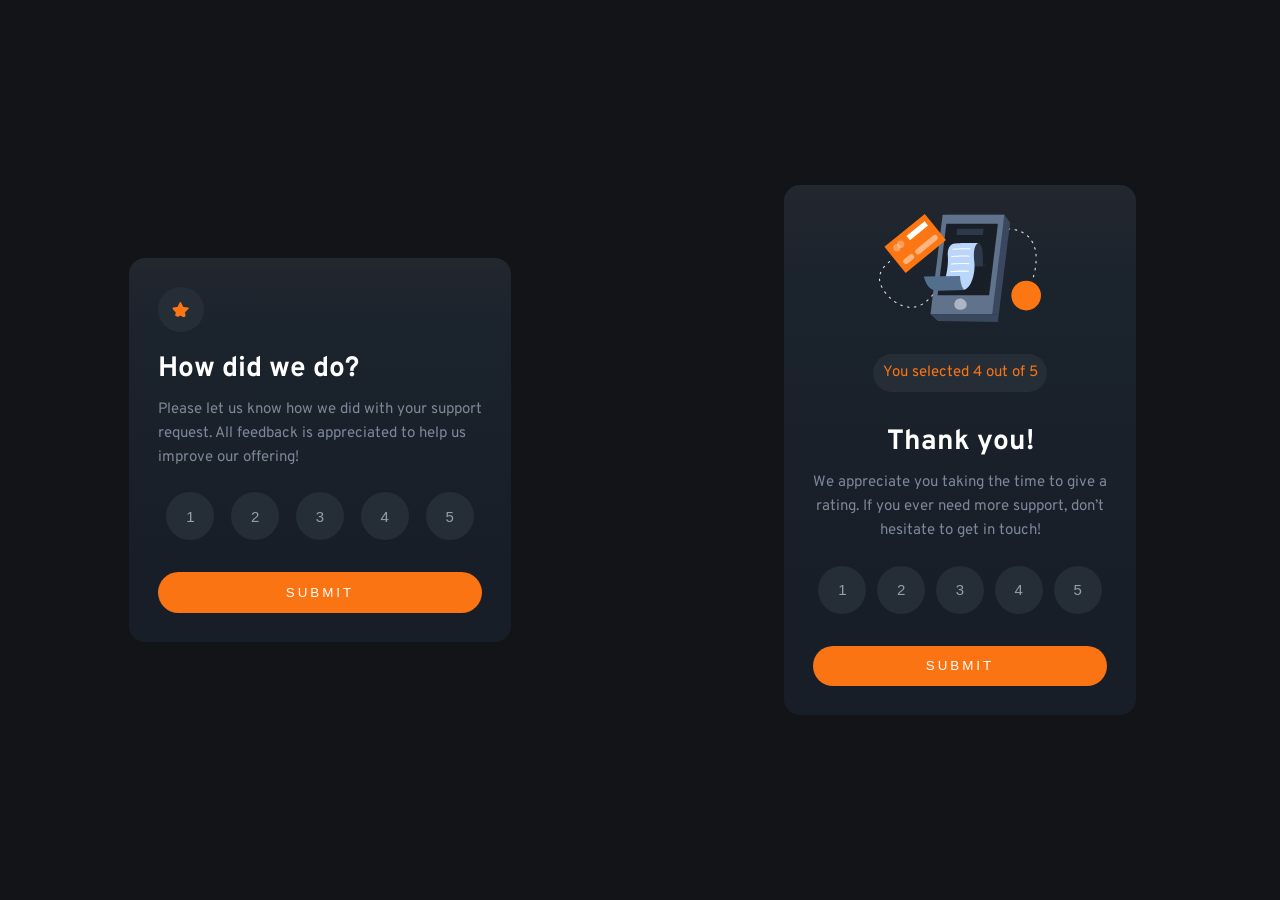
==== index.html @ 7789fe4b "remove-folder-name" ====
<!DOCTYPE html>
<html lang="en">
<head>
  <meta charset="UTF-8">
  <meta name="viewport" content="width=device-width, initial-scale=1.0"> <!-- displays site properly based on user's device -->

  <link rel="icon" type="image/png" sizes="32x32" href="./images/favicon-32x32.png">
  <link rel="stylesheet" href="style.css">
  
  <title>Frontend Mentor | Interactive rating component</title>

  <!-- Feel free to remove these styles or customise in your own stylesheet 👍 -->
  <style>
    .attribution { font-size: 11px; text-align: center; }
    .attribution a { color: hsl(228, 45%, 44%); }
  </style>
</head>
<body>

  <section class="background">
      <div class="container">
        <div class="wrapper">
          <div class="panel">
            <div class="panel-star">
              <img src="images/icon-star.svg" alt="">
            </div>
            <div class="panel-title">How did we do?</div>
            <div class="panel-info">
             <p> Please let us know how we did with your support <br> 
              request. All feedback is appreciated to help us <br>
              improve our offering!</p>
            </div>
            <div class="panel-rate">
              <button class="rate-item">1</button>
              <button class="rate-item">2</button>
              <button class="rate-item">3</button>
              <button class="rate-item">4</button>
              <button class="rate-item">5</button>
            </div>
            <div class="panel-submit">
              <button class="btn-submit btn-block">SUBMIT</button>
            </div>
        </div>
        </div>
          
     
      </div>
      <div class="container ">
        <div class="wrapper">
          <div class="panel">
            <div class="panel-thank-img df-center">
              <img src="images/illustration-thank-you.svg" alt="">
            </div>
            <div class="panel-score"><p>You selected 4 out of 5</p></div>
            <div class="panel-title df-center">Thank you!</div>
            <div class="panel-info t-center">
             <p> We appreciate you taking the time to give a <br> 
              rating. If you ever need more support, don’t <br>
              hesitate to get in touch!</p>
            </div>
            <div class="panel-rate">
              <button class="rate-item">1</button>
              <button class="rate-item">2</button>
              <button class="rate-item">3</button>
              <button class="rate-item">4</button>
              <button class="rate-item">5</button>
            </div>
            <div class="panel-submit">
              <button class="btn-submit btn-block">SUBMIT</button>
            </div>
        </div>
        </div>
          
     
      </div>
  </section>
  
  <!-- Thank you state start -->

  <!-- You selected Add rating here out of 5 -->
<!-- 
  Thank you!

    -->

  <!-- Thank you state end -->

  
  <!-- <div class="attribution">
    Challenge by <a href="https://www.frontendmentor.io?ref=challenge" target="_blank">Frontend Mentor</a>. 
    Coded by <a href="#">Your Name Here</a>.
  </div> -->
</body>
</html>
---- style.css ----
/* - White: hsl(0, 0%, 100%)
- Light Grey: hsl(217, 12%, 63%)
- Medium Grey: hsl(216, 12%, 54%)
- Dark Blue: hsl(213, 19%, 18%)
- Very Dark Blue: hsl(216, 12%, 8%)
 */
@import url('https://fonts.googleapis.com/css2?family=Overpass:wght@400;700&display=swap');
* {
    margin: 0;
    padding: 0;
}

body{
    font-family: 'Overpass', sans-serif;
}

:root{
    --white--: hsl(0, 0%, 100%);
    --Light-Grey--: hsl(217, 12%, 63%);
    --Medium-Grey--: hsl(216, 12%, 54%);
    --Dark-Blue--: hsl(213, 19%, 18%);
    --Very-Dark-Blue--: hsl(216, 12%, 8%);
    --Orange--: hsl(25, 97%, 53%);
    --dark-orange--: hsl(25, 86%, 45%);

}

p{
    font-size: 15px;
}

.background{
    background-color: var(--Very-Dark-Blue--);
    height: 100vh;
    display: flex;
    justify-content: center;
    align-items: center;
}

.container{
    max-width: 1440px;
    margin-left: auto;
    margin-right: auto;
    width: 90%;

}

.wrapper {
    display: flex;
    flex-direction: column;
    align-items: center;
    justify-content: center;
    
}

.panel{
    background: rgb(35,39,46);
    background: linear-gradient(180deg, rgba(35,39,46,1) 0%, rgba(27,35,45,1) 18%, rgba(23,30,40,1) 78%);
    padding: 1.8rem;
    border-radius: 1rem;
}

.panel::before {
    content: '';
    filter: blur(10px);
    z-index: 1;
}

.panel-star img{
    padding: 0.9rem;
    margin-bottom: 0.8rem;
    border-radius: 50%;
    background: var(--Dark-Blue--);
}

.panel-title{
    font-size: 28px;
    font-weight: 700;
    margin-bottom: 0.7rem;
    color: var(--white--);
}
.panel-info p{
    color: var(--Medium-Grey--);
    line-height: 1.6;
}

.panel-rate{
    display: flex;
    justify-content: space-around;
    margin-top:1.4rem ;
}

.rate-item{
    border: none;
    padding: 1.5rem;
    font-size: 15px;
    border-radius: 50%;
    height: 25px;
    width: 25px;
    display: inline-flex;
    justify-content: center;
    align-items: center;
    background-color: var(--Dark-Blue--);
    text-align: center;
    color: var(--Light-Grey--);
    transition: 0.2s;
    cursor: pointer;
}

.rate-item:hover{
    background-color: var(--Light-Grey--);
    color: var(--white--);
}

.rate-item:focus{
    background-color: var(--Orange--);
    color: var(--white--);
}

.panel-submit{
    margin-top: 2rem;
}

.btn-block{
    width: 100%;
    display: inline-block;
}

.btn-submit{
    border: none;
    border-radius: 2.5rem ;
    padding: 0.8rem;
    display: flex;
    justify-content: center;
    align-items: center;
    text-align: center;
    background-color: var(--Orange--);
    color: var(--white--);
    letter-spacing: 3px;
    transition: 0.2s;
    cursor: pointer;
}

.btn-submit:hover {
    background-color: var(--dark-orange--);
    color: var(--white--);
}

.btn-submit:active {
  background-color: var(--white--);
  color: var(--Orange--);
}



.panel-score{
    display: flex;
    margin: 2rem;
    justify-content: center;
  
}
.panel-score p{
    color: var(--Orange--);
    background-color: var(--Dark-Blue--);
    border-radius: 40px;
    padding: 0.6rem;

}

.df-center{
    display: flex;
    justify-content: center;
}
.t-center{
    text-align: center;
}
.df-none{
    display: none;
}

@media (max-width: 425px){
     br {
        display: none;
    }
}
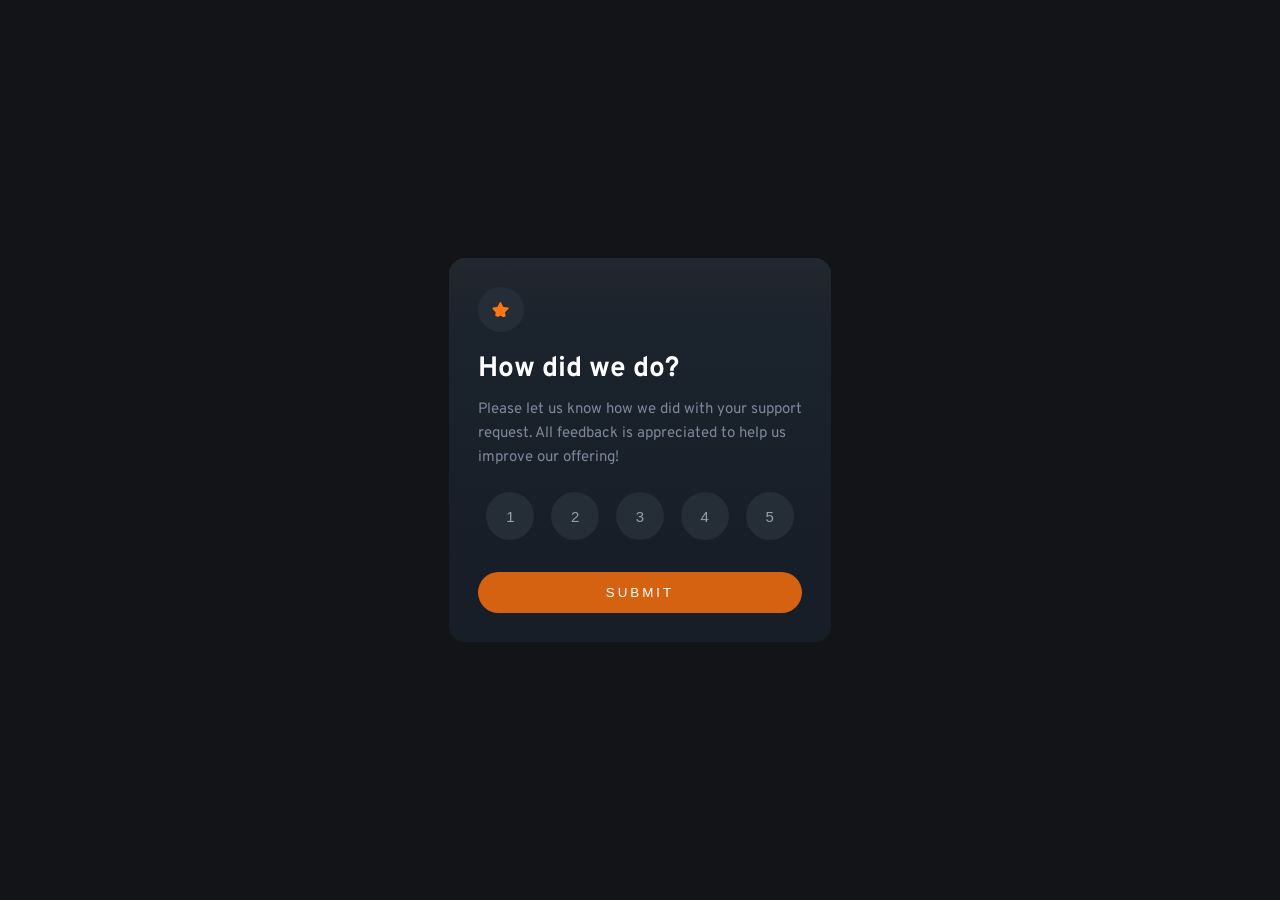
==== commit 170cc3fb: "Full-code with Javascript but need to optimized" ====
--- a/index.html
+++ b/index.html
@@ -18,77 +18,53 @@
 <body>
 
   <section class="background">
-      <div class="container">
-        <div class="wrapper">
-          <div class="panel">
-            <div class="panel-star">
-              <img src="images/icon-star.svg" alt="">
-            </div>
-            <div class="panel-title">How did we do?</div>
-            <div class="panel-info">
-             <p> Please let us know how we did with your support <br> 
-              request. All feedback is appreciated to help us <br>
-              improve our offering!</p>
-            </div>
-            <div class="panel-rate">
-              <button class="rate-item">1</button>
-              <button class="rate-item">2</button>
-              <button class="rate-item">3</button>
-              <button class="rate-item">4</button>
-              <button class="rate-item">5</button>
-            </div>
-            <div class="panel-submit">
-              <button class="btn-submit btn-block">SUBMIT</button>
+      <div class="container" id="rate-form">
+          <div class="wrapper">
+            <div class="panel">
+                <div class="panel-star">
+                  <img src="images/icon-star.svg" alt="">
+                </div>
+                <div class="panel-title">How did we do?</div>
+                <div class="panel-info">
+                <p> Please let us know how we did with your support <br> 
+                  request. All feedback is appreciated to help us <br>
+                  improve our offering!</p>
+                </div>
+                <div class="panel-rate" id="rate">
+                  <button class="rate-item" id="rate-1" onfocus="scoreFocus1()">1</button>
+                  <button class="rate-item" id="rate-2" onfocus="scoreFocus2()">2</button>
+                  <button class="rate-item" id="rate-3" onfocus="scoreFocus3()">3</button>
+                  <button class="rate-item" id="rate-4" onfocus="scoreFocus4()">4</button>
+                  <button class="rate-item" id="rate-5" onfocus="scoreFocus5()">5</button>
+                </div>
+                <div class="panel-submit"  >
+                  <button id="btn-submit" class="btn-submit btn-block upper">submit</button>
+                </div>
             </div>
         </div>
-        </div>
-          
-     
       </div>
-      <div class="container ">
+      <div class="container small-size animate" id="thankyou">
         <div class="wrapper">
-          <div class="panel">
-            <div class="panel-thank-img df-center">
-              <img src="images/illustration-thank-you.svg" alt="">
-            </div>
-            <div class="panel-score"><p>You selected 4 out of 5</p></div>
-            <div class="panel-title df-center">Thank you!</div>
-            <div class="panel-info t-center">
-             <p> We appreciate you taking the time to give a <br> 
-              rating. If you ever need more support, don’t <br>
-              hesitate to get in touch!</p>
-            </div>
-            <div class="panel-rate">
-              <button class="rate-item">1</button>
-              <button class="rate-item">2</button>
-              <button class="rate-item">3</button>
-              <button class="rate-item">4</button>
-              <button class="rate-item">5</button>
-            </div>
-            <div class="panel-submit">
-              <button class="btn-submit btn-block">SUBMIT</button>
+            <div class="panel">
+              <div class="panel-thank-img df-center">
+                <img src="images/illustration-thank-you.svg" alt="">
+              </div>
+              <div class="panel-score"><p>You selected <span id="score"></span> out of 5</p></div>
+              <div class="panel-title df-center ">Thank you!</div>
+              <div class="panel-info t-center">
+              <p> We appreciate you taking the time to give a <br> 
+                rating. If you ever need more support, don’t <br>
+                hesitate to get in touch!</p>
+              </div>
+              
+              <div class="panel-submit">
+                <button class="btn-submit btn-block upper" onclick="refreash()">send again</button>
+              </div>
             </div>
         </div>
-        </div>
-          
-     
       </div>
   </section>
-  
-  <!-- Thank you state start -->
-
-  <!-- You selected Add rating here out of 5 -->
-<!-- 
-  Thank you!
-
-    -->
-
-  <!-- Thank you state end -->
-
-  
-  <!-- <div class="attribution">
-    Challenge by <a href="https://www.frontendmentor.io?ref=challenge" target="_blank">Frontend Mentor</a>. 
-    Coded by <a href="#">Your Name Here</a>.
-  </div> -->
+  <script src="script.js"></script>
+ 
 </body>
 </html>
--- a/style.css
+++ b/style.css
@@ -151,6 +151,18 @@
   color: var(--Orange--);
 }
 
+.btn-submit:disabled,
+button[disabled] {
+  background-color: var(--dark-orange--);
+  color: var(--white--);
+  cursor:not-allowed;
+}
+
+.btn-submit:active {
+  background-color: var(--white--);
+  color: var(--Orange--);
+}
+
 
 
 .panel-score{
@@ -177,6 +189,21 @@
 .df-none{
     display: none;
 }
+.upper{
+    text-transform: uppercase;
+}
+
+.animate{
+    transition: 0.4s;
+}
+
+.small-size{
+    transform: scale(0.4);
+}
+
+.default-size{
+    transform: scale(1);
+}
 
 @media (max-width: 425px){
      br {
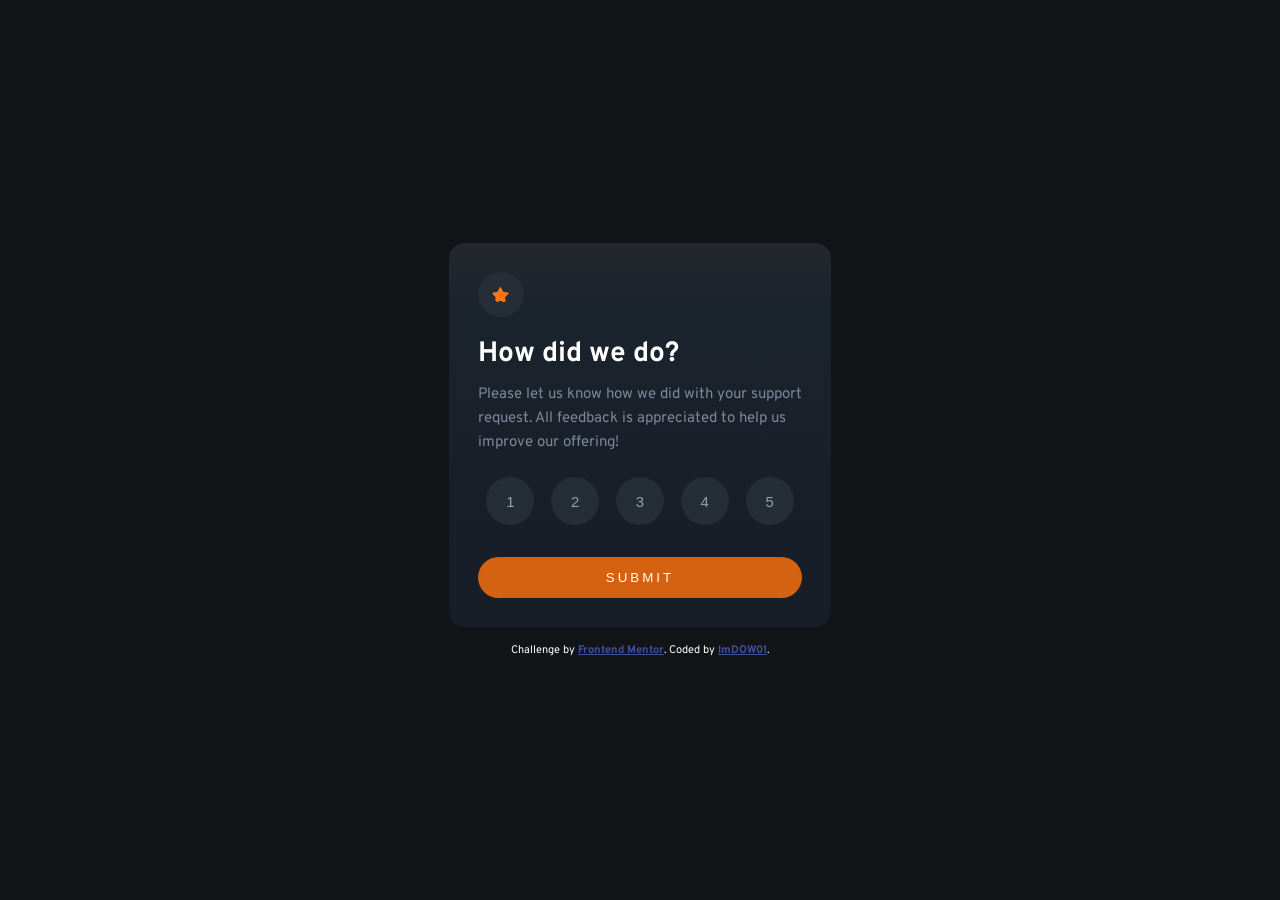
==== commit 609ad769: "add animation and challenge by me" ====
--- a/index.html
+++ b/index.html
@@ -18,7 +18,7 @@
 <body>
 
   <section class="background">
-      <div class="container" id="rate-form">
+      <div class="container popup-ani" id="rate-form">
           <div class="wrapper">
             <div class="panel">
                 <div class="panel-star">
@@ -30,7 +30,7 @@
                   request. All feedback is appreciated to help us <br>
                   improve our offering!</p>
                 </div>
-                <div class="panel-rate" id="rate">
+                <div class="panel-rate fadeup-ani " id="rate">
                   <button class="rate-item" id="rate-1" onfocus="scoreFocus1()">1</button>
                   <button class="rate-item" id="rate-2" onfocus="scoreFocus2()">2</button>
                   <button class="rate-item" id="rate-3" onfocus="scoreFocus3()">3</button>
@@ -41,9 +41,13 @@
                   <button id="btn-submit" class="btn-submit btn-block upper">submit</button>
                 </div>
             </div>
+            <div class="attribution">
+                Challenge by <a href="https://www.frontendmentor.io?ref=challenge" target="_blank">Frontend Mentor</a>. 
+                Coded by <a href="https://github.com/lmDOW01">lmDOW01</a>.
+            </div>
         </div>
       </div>
-      <div class="container small-size animate" id="thankyou">
+      <div class="container popup-ani" id="thankyou">
         <div class="wrapper">
             <div class="panel">
               <div class="panel-thank-img df-center">
@@ -61,6 +65,10 @@
                 <button class="btn-submit btn-block upper" onclick="refreash()">send again</button>
               </div>
             </div>
+            <div class="attribution">
+              Challenge by <a href="https://www.frontendmentor.io?ref=challenge" target="_blank">Frontend Mentor</a>. 
+              Coded by <a href="https://github.com/lmDOW01">lmDOW01</a>.
+          </div>
         </div>
       </div>
   </section>
--- a/style.css
+++ b/style.css
@@ -25,6 +25,17 @@
 
 }
 
+.attribution {
+    margin-top: 1rem;
+    color: var(--white--);
+    font-size: small;
+}
+
+.attribution a{
+    color: var(--Orange--);
+    font-weight: bold;
+}
+
 p{
     font-size: 15px;
 }
@@ -193,20 +204,50 @@
     text-transform: uppercase;
 }
 
-.animate{
-    transition: 0.4s;
-}
-
-.small-size{
-    transform: scale(0.4);
-}
-
-.default-size{
-    transform: scale(1);
-}
+
 
 @media (max-width: 425px){
      br {
         display: none;
     }
-}+}
+
+/* ------- Animation */
+
+@keyframes popup {
+    0% {
+        transform: scale(0.8);
+    }
+    100% {
+        transform: scale(1);
+    }
+}
+
+@keyframes fadeup {
+    0% {
+        opacity: 0;
+    }
+    50% {
+        transform: scale(0.8);
+        opacity: 50;
+    }
+    100% {
+        transform: scale(1);
+        opacity: 100;
+    }
+}
+
+.popup-ani {
+    animation-name: popup;
+    animation-duration: 0.3s;
+}
+.fadeup-ani {
+    animation-name: fadeup;
+    animation-duration: 0.5s;
+    animation-delay: 0.1s;
+    animation-fill-mode: both;
+
+}
+
+
+
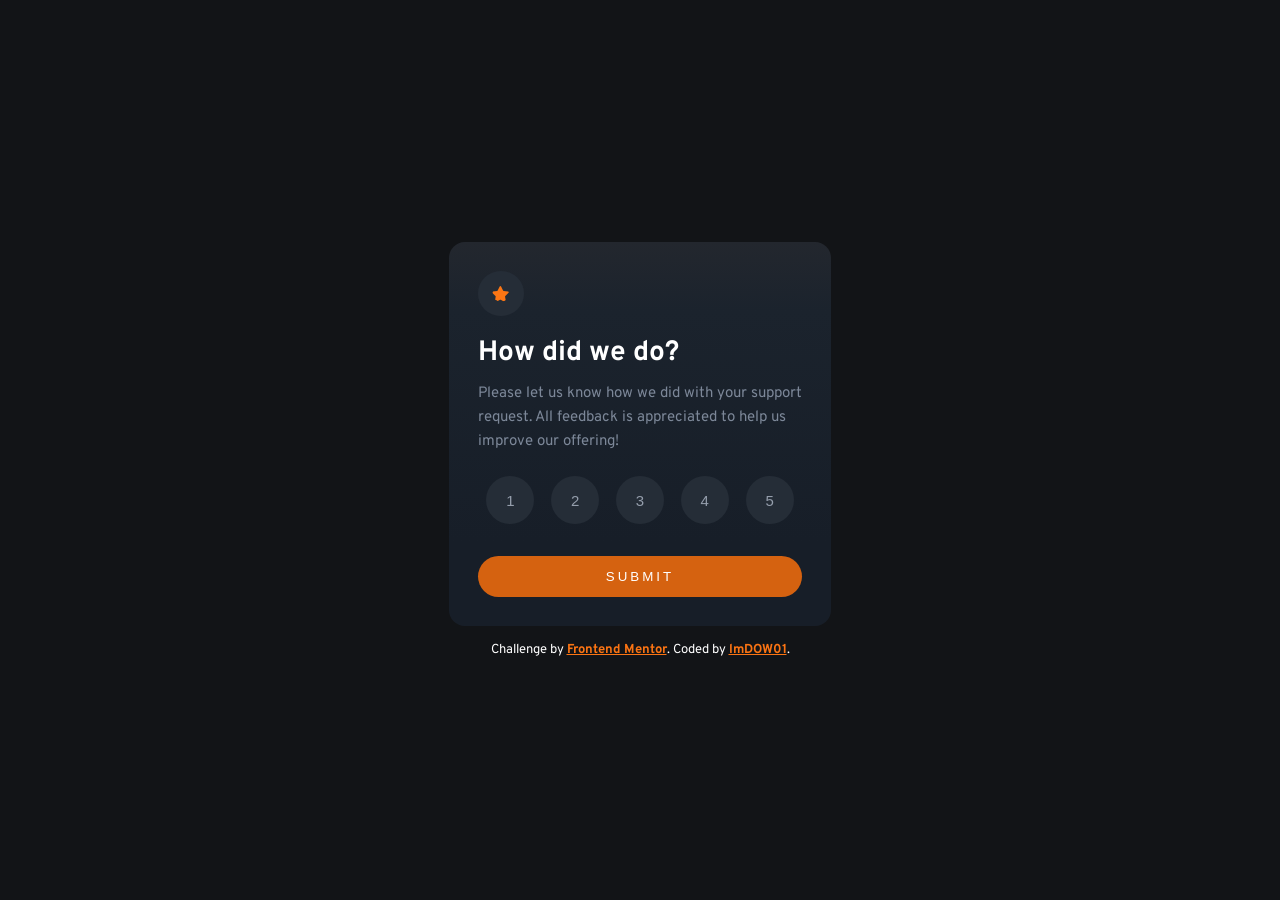
==== commit f4d2dca6: "Update index.html" ====
--- a/index.html
+++ b/index.html
@@ -9,11 +9,7 @@
   
   <title>Frontend Mentor | Interactive rating component</title>
 
-  <!-- Feel free to remove these styles or customise in your own stylesheet 👍 -->
-  <style>
-    .attribution { font-size: 11px; text-align: center; }
-    .attribution a { color: hsl(228, 45%, 44%); }
-  </style>
+
 </head>
 <body>
 
